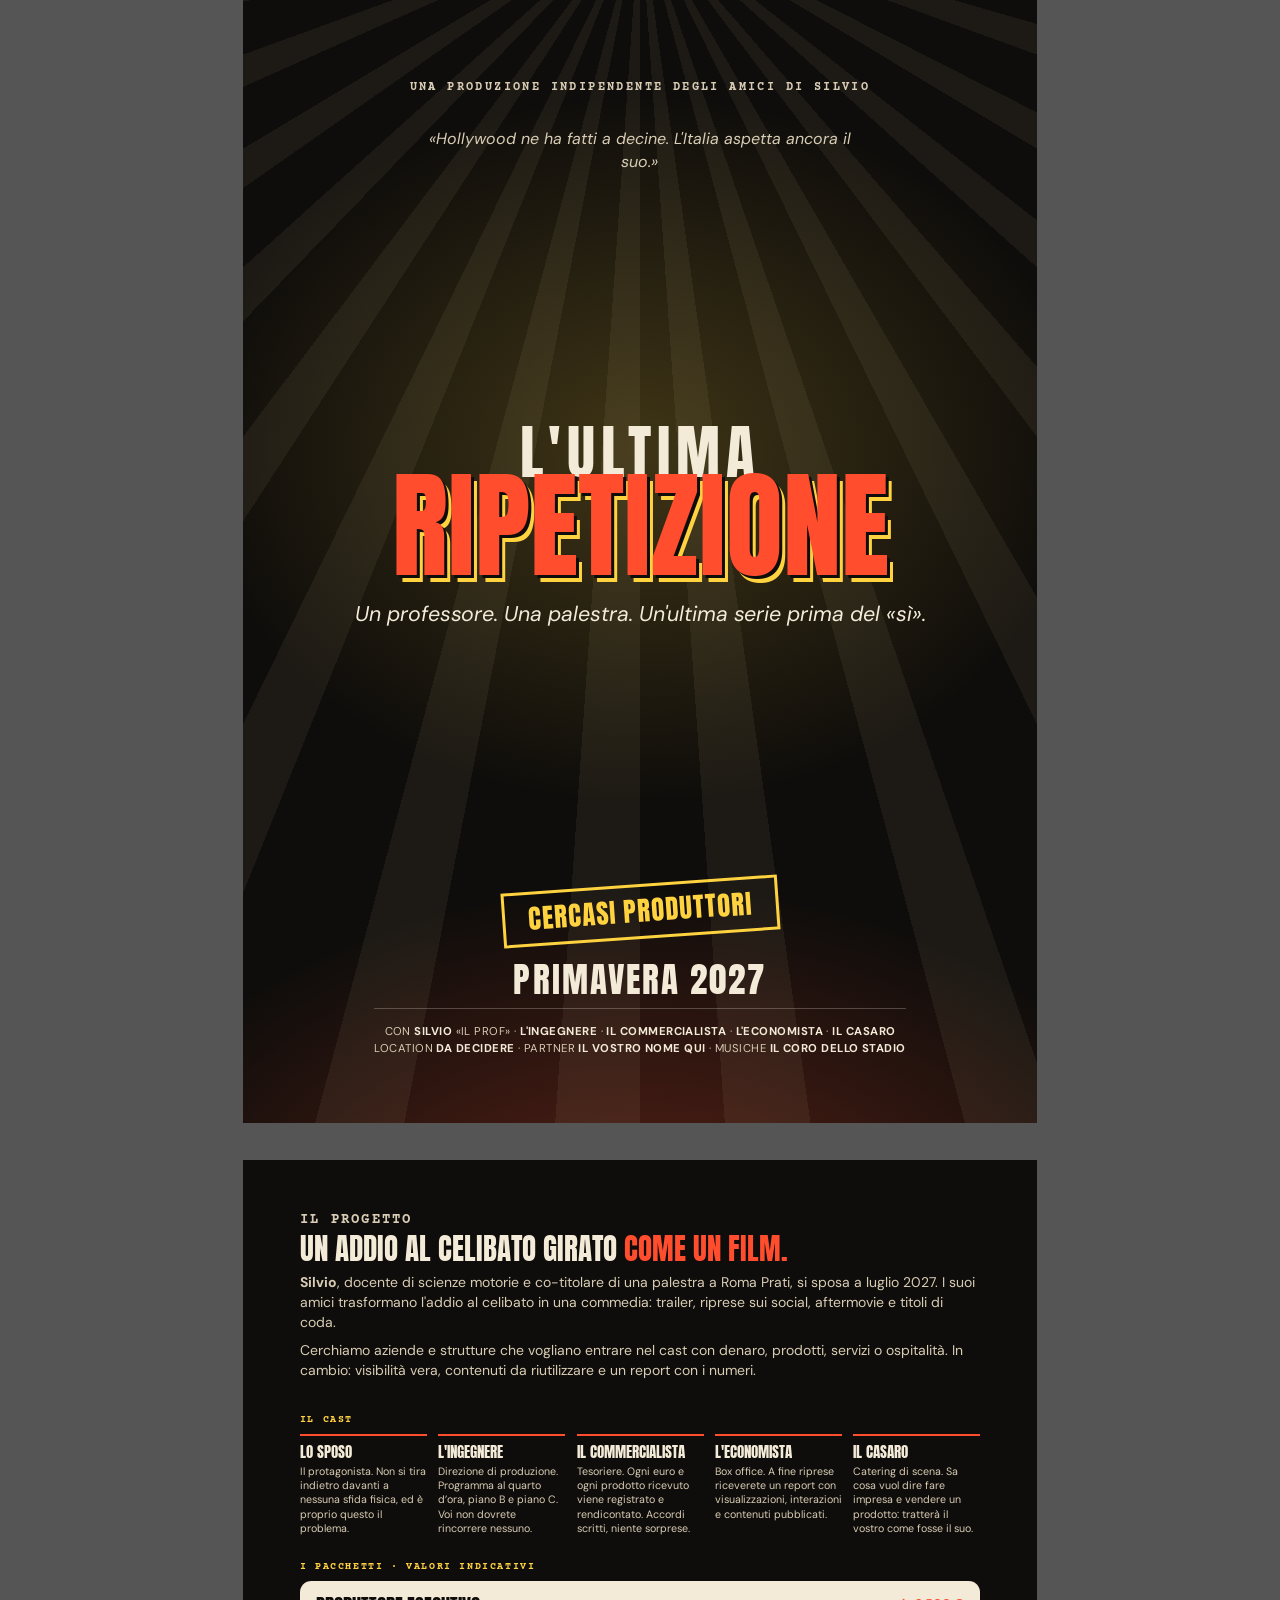
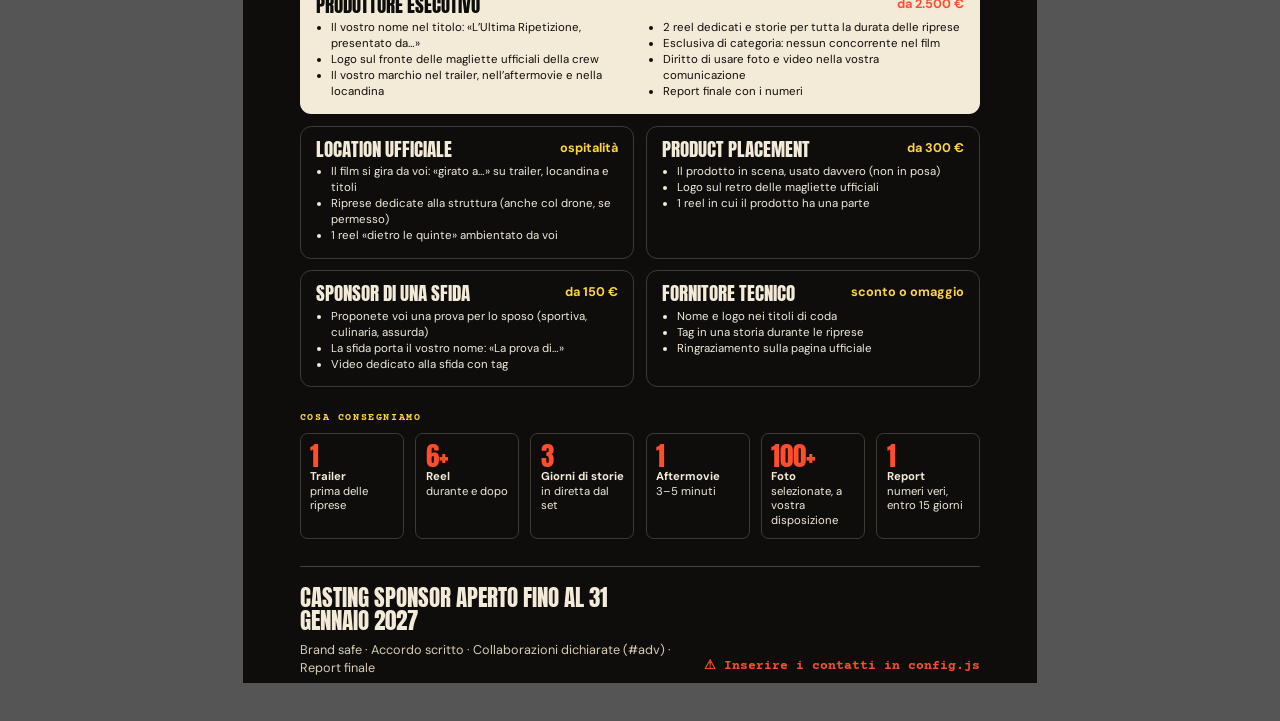
==== locandina.html @ d3df4ad8 "L'Ultima Ripetizione: kit sponsor per l'addio al celibato Co-Authored-By: Claude Opus 5.5 <noreply@a" ====
<!doctype html>
<html lang="it">
<head>
  <meta charset="utf-8">
  <meta name="viewport" content="width=device-width, initial-scale=1">
  <meta name="robots" content="noindex, nofollow">
  <title>L'Ultima Ripetizione · Locandina</title>
  <!-- Versione stampabile (A4, 2 pagine). Il PDF si rigenera con tools/render.mjs -->
  <link rel="icon" href="assets/img/favicon.svg" type="image/svg+xml">
  <link rel="stylesheet" href="https://fonts.googleapis.com/css2?family=Anton&family=Courier+Prime:wght@400;700&family=DM+Sans:ital,opsz,wght@0,9..40,400..800;1,9..40,400..700&display=swap">
  <script src="assets/js/config.js"></script>
  <style>
    @page { size: A4; margin: 0; }
    :root { --ink: #0f0d0b; --ink-2: #1b1814; --cream: #f3ead8; --cream-2: #d8ccb4; --muted: #8f8471; --hot: #ff4d2e; --gold: #ffd23f; }
    * { box-sizing: border-box; }
    html, body { margin: 0; background: #555; }
    body { font: 400 11pt/1.45 'DM Sans', sans-serif; color: var(--cream); -webkit-print-color-adjust: exact; print-color-adjust: exact; }
    .page { width: 210mm; height: 297mm; margin: 0 auto 10mm; position: relative; overflow: hidden; background: var(--ink); }
    @media print { html, body { background: none; } .page { margin: 0; page-break-after: always; } }
    .mono { font-family: 'Courier Prime', monospace; }
    .disp { font-family: 'Anton', Impact, sans-serif; font-weight: 400; text-transform: uppercase; }

    /* ---------- pagina 1: la locandina ---------- */
    .poster { display: flex; flex-direction: column; align-items: center; justify-content: space-between; padding: 18mm 16mm 14mm; text-align: center;
      background:
        repeating-conic-gradient(from 180deg at 50% -8%, rgba(255, 234, 180, .06) 0 4deg, transparent 4deg 11deg),
        radial-gradient(ellipse 80% 45% at 50% 40%, rgba(255, 210, 63, .20), transparent 70%),
        radial-gradient(ellipse 120% 60% at 50% 115%, rgba(255, 77, 46, .35), transparent 60%),
        var(--ink); }
    .kicker { font: 700 9pt/1.4 'Courier Prime', monospace; letter-spacing: .2em; text-transform: uppercase; color: var(--cream-2); }
    .quote { font-style: italic; color: var(--cream-2); font-size: 12pt; max-width: 120mm; margin: 8mm auto 0; }
    .title { line-height: .84; margin: 0; }
    .title .l1 { display: block; font-size: 44pt; letter-spacing: .1em; }
    .title .l2 { display: block; font-size: 88pt; color: var(--hot); text-shadow: 2.5pt 2.5pt 0 var(--ink), 5pt 5pt 0 var(--gold); }
    .tag { font-size: 16pt; font-style: italic; margin: 6mm 0 0; }
    .billing { font: 400 8.5pt/1.5 'DM Sans', sans-serif; color: var(--cream-2); letter-spacing: .04em; text-transform: uppercase; max-width: 160mm; border-top: 1px solid rgba(243,234,216,.25); padding-top: 4mm; }
    .billing b { color: var(--cream); }
    .stamp { display: inline-block; margin-bottom: 6mm; padding: 3mm 6mm; border: 2.5pt solid var(--gold); color: var(--gold); transform: rotate(-4deg); font: 400 20pt/1 'Anton', sans-serif; text-transform: uppercase; letter-spacing: .04em; }
    .date { font: 400 26pt/1 'Anton', sans-serif; text-transform: uppercase; letter-spacing: .06em; margin: 0 0 3mm; }

    /* ---------- pagina 2: il pitch ---------- */
    .sheet { padding: 14mm 15mm 12mm; display: grid; grid-template-rows: auto auto auto auto 1fr; gap: 7mm; }
    .sheet h2 { font: 400 22pt/1 'Anton', sans-serif; text-transform: uppercase; margin: 0 0 2mm; }
    .sheet h2 .hot { color: var(--hot); }
    .lab { font: 700 7.5pt/1 'Courier Prime', monospace; letter-spacing: .16em; text-transform: uppercase; color: var(--gold); margin: 0 0 2.5mm; }
    .intro p { margin: 0 0 2mm; color: var(--cream-2); font-size: 10.5pt; }
    .crew { display: grid; grid-template-columns: repeat(5, 1fr); gap: 3mm; }
    .crew div { border-top: 2pt solid var(--hot); padding-top: 2mm; }
    .crew b { display: block; font: 400 11.5pt/1.05 'Anton', sans-serif; text-transform: uppercase; }
    .crew span { font-size: 8pt; color: var(--cream-2); line-height: 1.35; display: block; margin-top: 1mm; }
    .packs { display: grid; grid-template-columns: 1fr 1fr; gap: 3mm; align-content: start; }
    .pk { border: 1px solid rgba(243,234,216,.2); border-radius: 3mm; padding: 3.5mm 4mm; }
    .pk.star { background: var(--cream); color: var(--ink); grid-column: span 2; }
    .pk h3 { font: 400 14pt/1 'Anton', sans-serif; text-transform: uppercase; margin: 0 0 1mm; display: flex; justify-content: space-between; gap: 3mm; }
    .pk h3 small { font: 700 9.5pt/1.2 'DM Sans', sans-serif; text-transform: none; color: var(--gold); text-align: right; }
    .pk.star h3 small { color: var(--hot); }
    .pk ul { margin: 1.5mm 0 0; padding-left: 4mm; font-size: 8.6pt; line-height: 1.4; }
    .pk.star ul { columns: 2; column-gap: 8mm; }
    .deliv { display: grid; grid-template-columns: repeat(6, 1fr); gap: 3mm; }
    .deliv div { border: 1px solid rgba(243,234,216,.2); border-radius: 2mm; padding: 2.5mm; }
    .deliv b { display: block; font: 400 20pt/1 'Anton', sans-serif; color: var(--hot); }
    .deliv span { font-size: 8.5pt; display: block; line-height: 1.3; }
    .foot { align-self: end; display: grid; grid-template-columns: 1.3fr 1fr; gap: 6mm; align-items: end; border-top: 1px solid rgba(243,234,216,.25); padding-top: 5mm; }
    .foot p { margin: 0; font-size: 9.5pt; color: var(--cream-2); }
    .foot .cta { font: 400 17pt/1.05 'Anton', sans-serif; text-transform: uppercase; color: var(--cream); margin-bottom: 2mm; }
    .contact { text-align: right; font: 700 10pt/1.6 'Courier Prime', monospace; color: var(--gold); }
    .contact .todo { color: var(--hot); }

    /* ---------- anteprima social 1200×630 (?og) ---------- */
    body.og { background: var(--ink); }
    body.og .page { display: none; }
    .ogcard { display: none; }
    body.og .ogcard { display: flex; width: 1200px; height: 630px; align-items: center; justify-content: center; flex-direction: column; text-align: center; gap: 18px;
      background:
        repeating-conic-gradient(from 180deg at 50% -20%, rgba(255, 234, 180, .06) 0 4deg, transparent 4deg 11deg),
        radial-gradient(ellipse 60% 55% at 50% 45%, rgba(255, 210, 63, .2), transparent 70%),
        radial-gradient(ellipse 100% 60% at 50% 125%, rgba(255, 77, 46, .4), transparent 60%),
        var(--ink); }
    .ogcard .title .l1 { font-size: 64px; }
    .ogcard .title .l2 { font-size: 150px; text-shadow: 4px 4px 0 var(--ink), 8px 8px 0 var(--gold); }
    .ogcard .kicker { font-size: 18px; }
    .ogcard .tag { font-size: 30px; margin: 0; }
  </style>
</head>
<body>
  <!-- PAGINA 1 -->
  <section class="page poster">
    <div>
      <p class="kicker">Una produzione indipendente degli amici di <span data-f="sposo">Silvio</span></p>
      <p class="quote">«Hollywood ne ha fatti a decine. L'Italia aspetta ancora il suo.»</p>
    </div>
    <div>
      <h1 class="title disp"><span class="l1">L'Ultima</span><span class="l2">Ripetizione</span></h1>
      <p class="tag">Un professore. Una palestra. Un'ultima serie prima del «sì».</p>
    </div>
    <div>
      <div class="stamp">Cercasi produttori</div>
      <p class="date" data-f="riprese">Primavera 2027</p>
      <p class="billing">
        Con <b data-f="sposo">Silvio</b> «<span data-f="soprannome">il Prof</span>» ·
        <b>L'Ingegnere</b> · <b>Il Commercialista</b> · <b>L'Economista</b> · <b>Il Casaro</b><br>
        Location <b>da decidere</b> · Partner <b>il vostro nome qui</b> · Musiche <b>il coro dello stadio</b>
      </p>
    </div>
  </section>

  <!-- PAGINA 2 -->
  <section class="page sheet">
    <div class="intro">
      <p class="lab">Il progetto</p>
      <h2>Un addio al celibato girato <span class="hot">come un film.</span></h2>
      <p><b data-f="sposo">Silvio</b>, docente di scienze motorie e co-titolare di una palestra a Roma Prati, si sposa a luglio 2027. I suoi amici trasformano l'addio al celibato in una commedia: trailer, riprese sui social, aftermovie e titoli di coda.</p>
      <p>Cerchiamo aziende e strutture che vogliano entrare nel cast con denaro, prodotti, servizi o ospitalità. In cambio: visibilità vera, contenuti da riutilizzare e un report con i numeri.</p>
    </div>

    <div>
      <p class="lab">Il cast</p>
      <div class="crew" id="crew"></div>
    </div>

    <div>
      <p class="lab">I pacchetti · valori indicativi</p>
      <div class="packs" id="packs"></div>
    </div>

    <div>
      <p class="lab">Cosa consegniamo</p>
      <div class="deliv" id="deliv"></div>
    </div>

    <div class="foot">
      <div>
        <p class="cta">Casting sponsor aperto fino al <span id="deadline">31 gennaio 2027</span></p>
        <p>Brand safe · Accordo scritto · Collaborazioni dichiarate (#adv) · Report finale</p>
      </div>
      <div class="contact" id="contact"></div>
    </div>
  </section>

  <!-- ANTEPRIMA SOCIAL -->
  <div class="ogcard">
    <p class="kicker">Una produzione indipendente degli amici di <span data-f="sposo">Silvio</span></p>
    <h1 class="title disp"><span class="l1">L'Ultima</span><span class="l2">Ripetizione</span></h1>
    <p class="tag">Cercasi produttori · <span data-f="riprese">Primavera 2027</span></p>
  </div>

  <script>
    (function () {
      var F = window.FILM || {};
      var esc = function (s) { return String(s == null ? '' : s).replace(/[&<>"]/g, function (c) { return { '&': '&amp;', '<': '&lt;', '>': '&gt;', '"': '&quot;' }[c]; }); };
      if (/[?&]og\b/.test(location.search)) document.body.classList.add('og');

      document.querySelectorAll('[data-f]').forEach(function (el) {
        var v = F[el.getAttribute('data-f')];
        if (v) el.textContent = v;
      });

      document.getElementById('crew').innerHTML = (F.crew || []).map(function (p) {
        return '<div><b>' + esc(p.ruolo) + '</b><span>' + esc(p.garanzia) + '</span></div>';
      }).join('');

      document.getElementById('packs').innerHTML = (F.pacchetti || []).map(function (p) {
        var items = p.evidenza ? p.include : p.include.slice(0, 3);
        return '<div class="pk' + (p.evidenza ? ' star' : '') + '"><h3>' + esc(p.nome) + '<small>' + esc(p.valore) + '</small></h3>' +
          '<ul>' + items.map(function (x) { return '<li>' + esc(x) + '</li>'; }).join('') + '</ul></div>';
      }).join('');

      document.getElementById('deliv').innerHTML = (F.consegne || []).map(function (c) {
        return '<div><b>' + esc(c.n) + '</b><span><strong>' + esc(c.cosa) + '</strong><br>' + esc(c.dettaglio) + '</span></div>';
      }).join('');

      if (F.chiusuraCasting) {
        var d = new Date(F.chiusuraCasting);
        if (!isNaN(d)) document.getElementById('deadline').textContent = d.toLocaleDateString('it-IT', { day: 'numeric', month: 'long', year: 'numeric', timeZone: 'Europe/Rome' });
      }

      var C = F.contatti || {};
      var lines = [];
      if (C.email) lines.push(esc(C.email));
      if (C.whatsapp) lines.push('+' + esc(C.whatsapp.replace(/^(\d{2})(\d{3})(\d+)$/, '$1 $2 $3')));
      if (C.instagram) lines.push('@' + esc(C.instagram));
      document.getElementById('contact').innerHTML = lines.length
        ? lines.join('<br>')
        : '<span class="todo">⚠ Inserire i contatti in config.js</span>';
    })();
  </script>
</body>
</html>
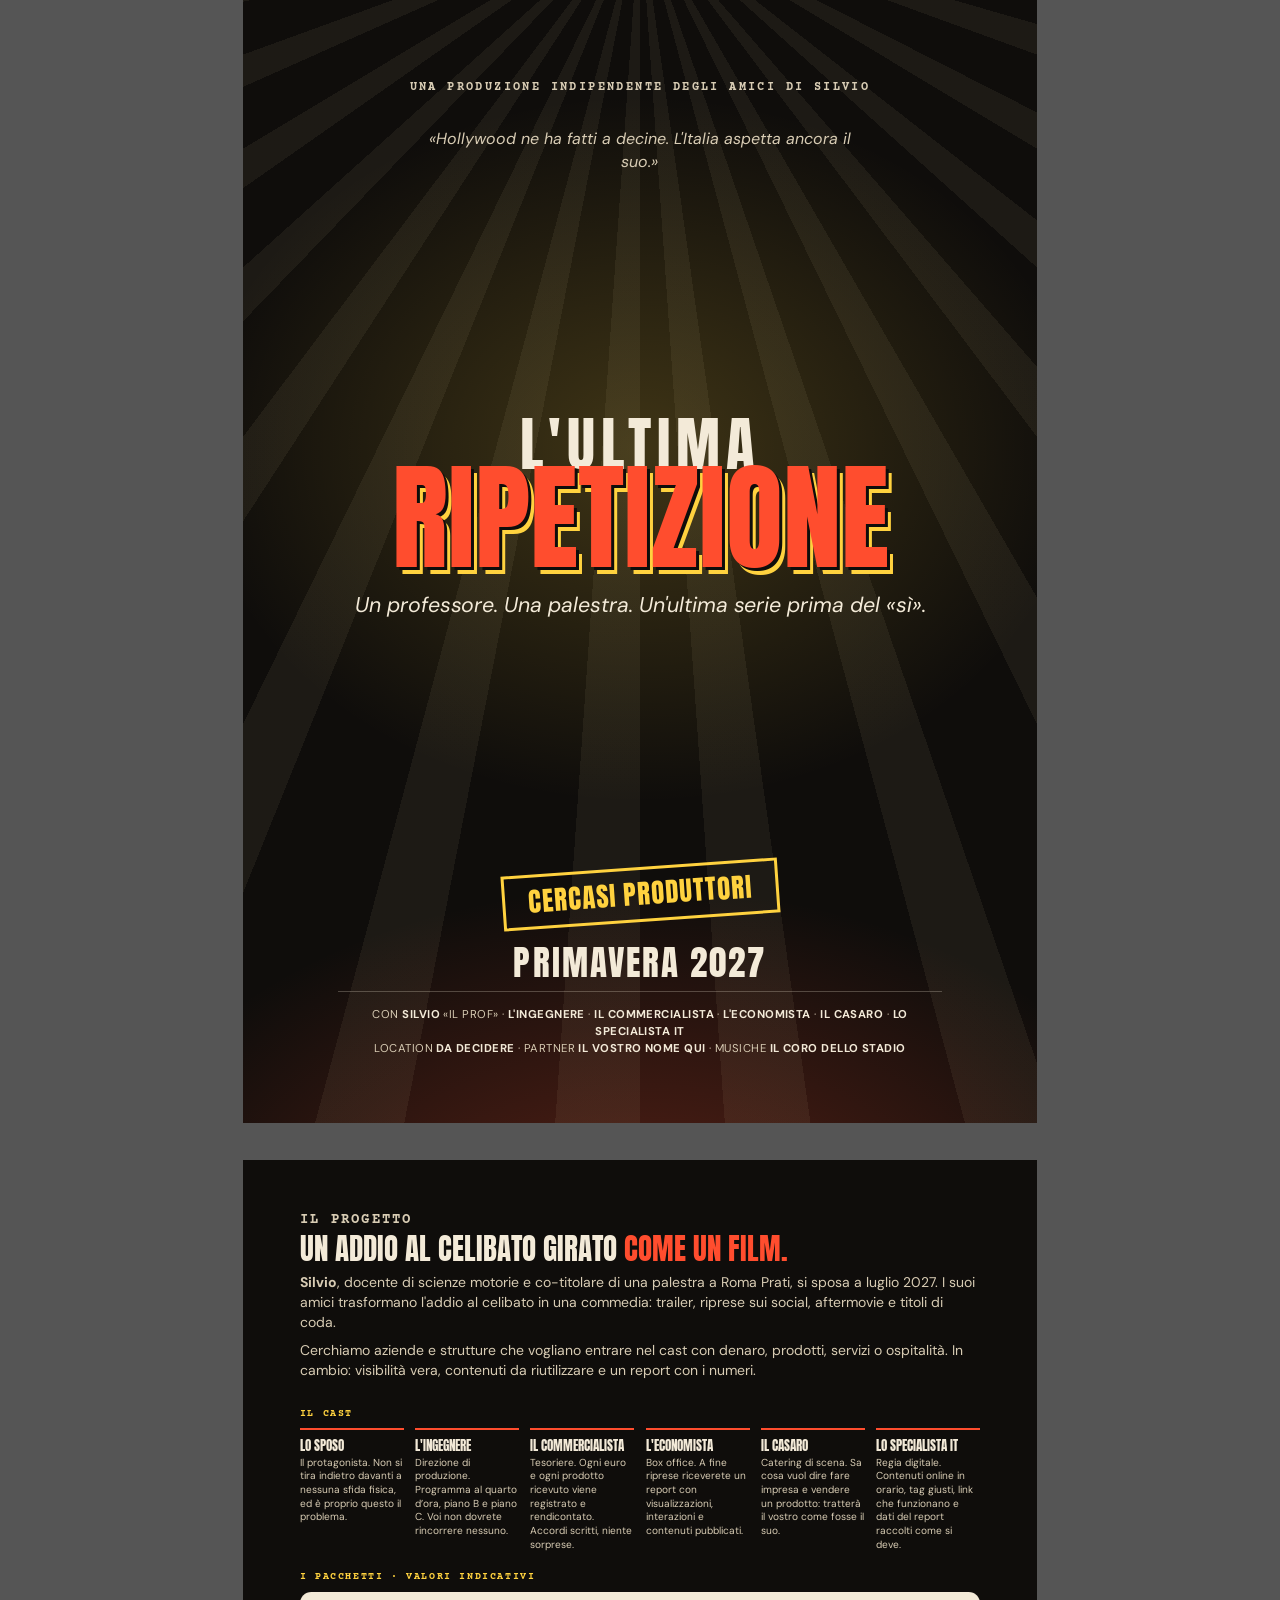
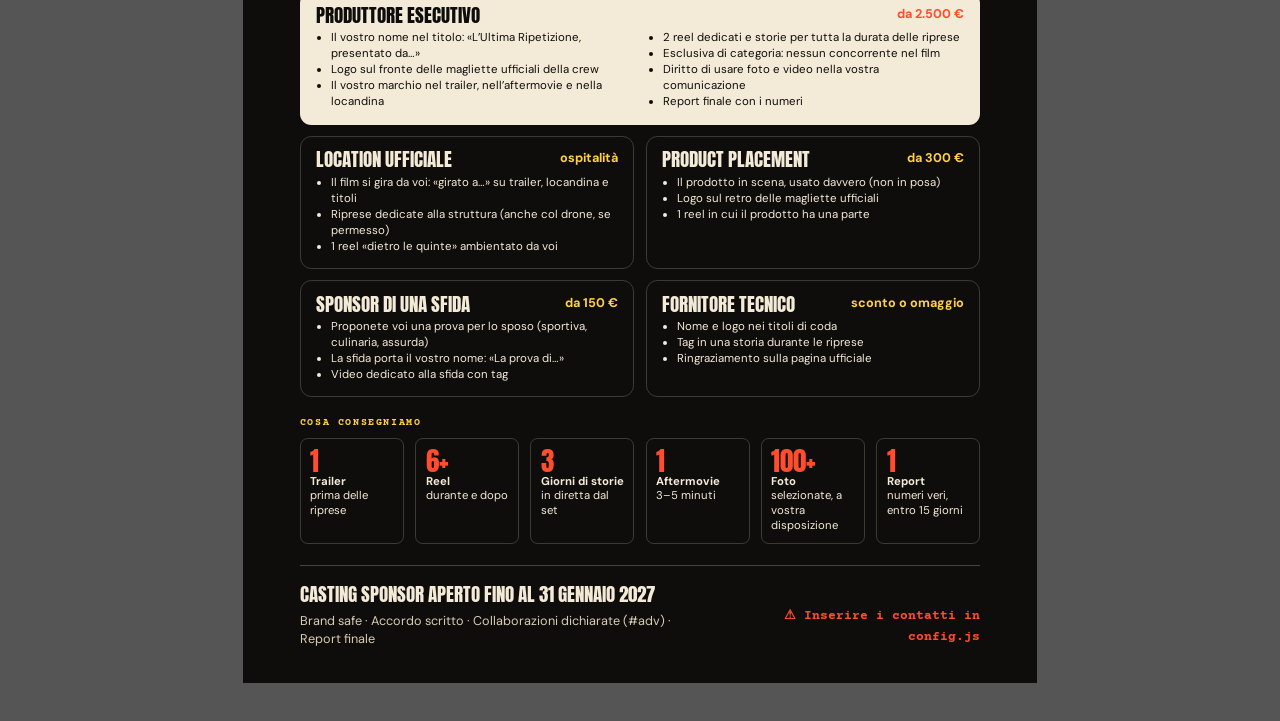
==== commit be976824: "Nomi e profili della crew, nuovo ruolo Specialista IT - Alessandro Piedimonte (L'Ingegnere), Simone " ====
--- a/locandina.html
+++ b/locandina.html
@@ -39,15 +39,15 @@
     .date { font: 400 26pt/1 'Anton', sans-serif; text-transform: uppercase; letter-spacing: .06em; margin: 0 0 3mm; }
 
     /* ---------- pagina 2: il pitch ---------- */
-    .sheet { padding: 14mm 15mm 12mm; display: grid; grid-template-rows: auto auto auto auto 1fr; gap: 7mm; }
+    .sheet { padding: 14mm 15mm 12mm; display: grid; grid-template-rows: auto auto auto auto 1fr; gap: 5.5mm; }
     .sheet h2 { font: 400 22pt/1 'Anton', sans-serif; text-transform: uppercase; margin: 0 0 2mm; }
     .sheet h2 .hot { color: var(--hot); }
     .lab { font: 700 7.5pt/1 'Courier Prime', monospace; letter-spacing: .16em; text-transform: uppercase; color: var(--gold); margin: 0 0 2.5mm; }
     .intro p { margin: 0 0 2mm; color: var(--cream-2); font-size: 10.5pt; }
-    .crew { display: grid; grid-template-columns: repeat(5, 1fr); gap: 3mm; }
+    .crew { display: grid; grid-template-columns: repeat(var(--n, 5), 1fr); gap: 3mm; }
     .crew div { border-top: 2pt solid var(--hot); padding-top: 2mm; }
-    .crew b { display: block; font: 400 11.5pt/1.05 'Anton', sans-serif; text-transform: uppercase; }
-    .crew span { font-size: 8pt; color: var(--cream-2); line-height: 1.35; display: block; margin-top: 1mm; }
+    .crew b { display: block; font: 400 10pt/1.05 'Anton', sans-serif; text-transform: uppercase; white-space: nowrap; }
+    .crew span { font-size: 7.6pt; color: var(--cream-2); line-height: 1.35; display: block; margin-top: 1mm; }
     .packs { display: grid; grid-template-columns: 1fr 1fr; gap: 3mm; align-content: start; }
     .pk { border: 1px solid rgba(243,234,216,.2); border-radius: 3mm; padding: 3.5mm 4mm; }
     .pk.star { background: var(--cream); color: var(--ink); grid-column: span 2; }
@@ -60,9 +60,9 @@
     .deliv div { border: 1px solid rgba(243,234,216,.2); border-radius: 2mm; padding: 2.5mm; }
     .deliv b { display: block; font: 400 20pt/1 'Anton', sans-serif; color: var(--hot); }
     .deliv span { font-size: 8.5pt; display: block; line-height: 1.3; }
-    .foot { align-self: end; display: grid; grid-template-columns: 1.3fr 1fr; gap: 6mm; align-items: end; border-top: 1px solid rgba(243,234,216,.25); padding-top: 5mm; }
+    .foot { align-self: end; display: grid; grid-template-columns: 1.7fr 1fr; gap: 6mm; align-items: end; border-top: 1px solid rgba(243,234,216,.25); padding-top: 5mm; }
     .foot p { margin: 0; font-size: 9.5pt; color: var(--cream-2); }
-    .foot .cta { font: 400 17pt/1.05 'Anton', sans-serif; text-transform: uppercase; color: var(--cream); margin-bottom: 2mm; }
+    .foot .cta { font: 400 14pt/1.05 'Anton', sans-serif; text-transform: uppercase; color: var(--cream); margin-bottom: 2mm; }
     .contact { text-align: right; font: 700 10pt/1.6 'Courier Prime', monospace; color: var(--gold); }
     .contact .todo { color: var(--hot); }
 
@@ -98,7 +98,7 @@
       <p class="date" data-f="riprese">Primavera 2027</p>
       <p class="billing">
         Con <b data-f="sposo">Silvio</b> «<span data-f="soprannome">il Prof</span>» ·
-        <b>L'Ingegnere</b> · <b>Il Commercialista</b> · <b>L'Economista</b> · <b>Il Casaro</b><br>
+        <span id="billingCrew"><b>L'Ingegnere</b> · <b>Il Commercialista</b> · <b>L'Economista</b> · <b>Il Casaro</b></span><br>
         Location <b>da decidere</b> · Partner <b>il vostro nome qui</b> · Musiche <b>il coro dello stadio</b>
       </p>
     </div>
@@ -155,9 +155,15 @@
         if (v) el.textContent = v;
       });
 
-      document.getElementById('crew').innerHTML = (F.crew || []).map(function (p) {
+      var crew = F.crew || [];
+      var grid = document.getElementById('crew');
+      grid.style.setProperty('--n', Math.min(crew.length, 6));
+      grid.innerHTML = crew.map(function (p) {
         return '<div><b>' + esc(p.ruolo) + '</b><span>' + esc(p.garanzia) + '</span></div>';
       }).join('');
+      document.getElementById('billingCrew').innerHTML = crew.slice(1).map(function (p) {
+        return '<b>' + esc(p.ruolo) + '</b>';
+      }).join(' · ');
 
       document.getElementById('packs').innerHTML = (F.pacchetti || []).map(function (p) {
         var items = p.evidenza ? p.include : p.include.slice(0, 3);
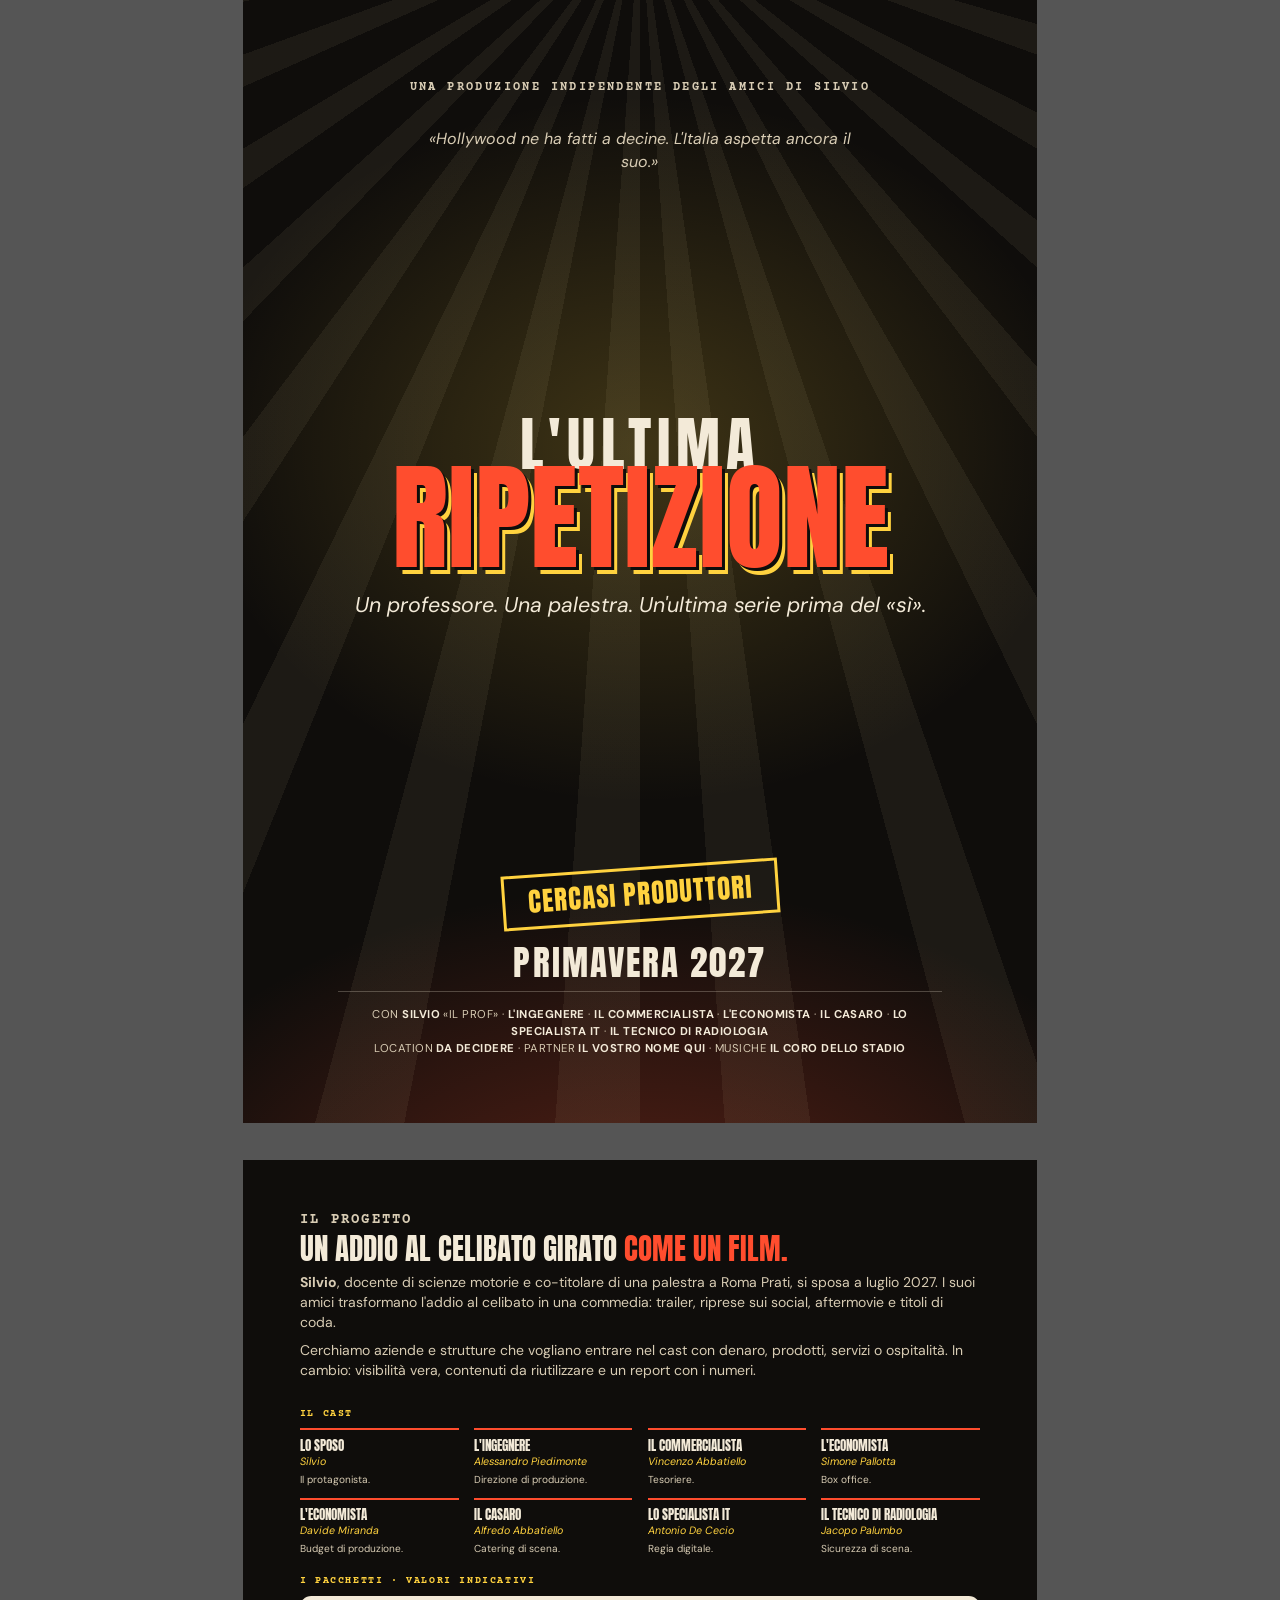
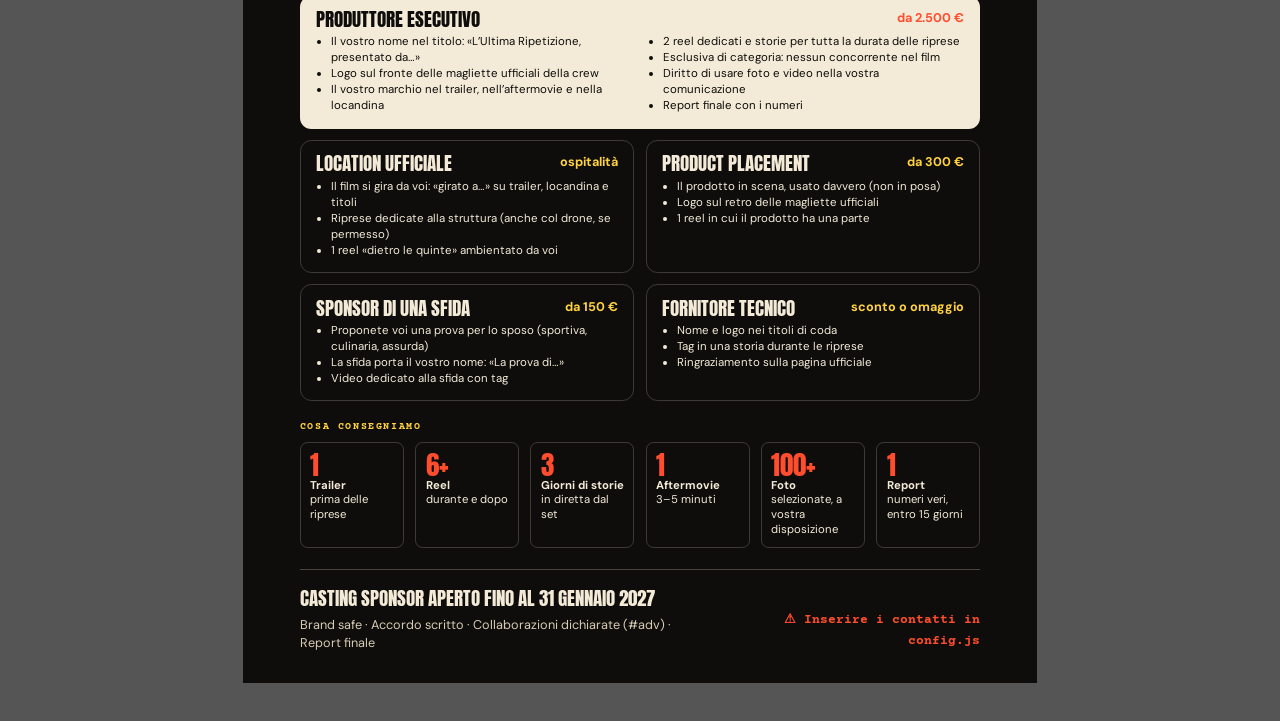
==== commit 3bf59e88: "Completa la crew: commercialista, secondo economista, casaro, tecnico di radiologia - Vincenzo Abbat" ====
--- a/locandina.html
+++ b/locandina.html
@@ -44,9 +44,10 @@
     .sheet h2 .hot { color: var(--hot); }
     .lab { font: 700 7.5pt/1 'Courier Prime', monospace; letter-spacing: .16em; text-transform: uppercase; color: var(--gold); margin: 0 0 2.5mm; }
     .intro p { margin: 0 0 2mm; color: var(--cream-2); font-size: 10.5pt; }
-    .crew { display: grid; grid-template-columns: repeat(var(--n, 5), 1fr); gap: 3mm; }
+    .crew { display: grid; grid-template-columns: repeat(var(--n, 5), 1fr); gap: 3mm 4mm; }
     .crew div { border-top: 2pt solid var(--hot); padding-top: 2mm; }
     .crew b { display: block; font: 400 10pt/1.05 'Anton', sans-serif; text-transform: uppercase; white-space: nowrap; }
+    .crew i { display: block; font: italic 400 8pt/1.3 'DM Sans', sans-serif; color: var(--gold); margin-top: .8mm; }
     .crew span { font-size: 7.6pt; color: var(--cream-2); line-height: 1.35; display: block; margin-top: 1mm; }
     .packs { display: grid; grid-template-columns: 1fr 1fr; gap: 3mm; align-content: start; }
     .pk { border: 1px solid rgba(243,234,216,.2); border-radius: 3mm; padding: 3.5mm 4mm; }
@@ -157,13 +158,16 @@
 
       var crew = F.crew || [];
       var grid = document.getElementById('crew');
-      grid.style.setProperty('--n', Math.min(crew.length, 6));
+      // Fino a 6 persone: una riga con la frase completa. Oltre: due righe, frase corta.
+      var compact = crew.length > 6;
+      grid.style.setProperty('--n', compact ? Math.ceil(crew.length / 2) : crew.length);
       grid.innerHTML = crew.map(function (p) {
-        return '<div><b>' + esc(p.ruolo) + '</b><span>' + esc(p.garanzia) + '</span></div>';
+        var testo = compact ? p.garanzia.split('.')[0] + '.' : p.garanzia;
+        return '<div><b>' + esc(p.ruolo) + '</b>' + (p.nome ? '<i>' + esc(p.nome) + '</i>' : '') + '<span>' + esc(testo) + '</span></div>';
       }).join('');
-      document.getElementById('billingCrew').innerHTML = crew.slice(1).map(function (p) {
-        return '<b>' + esc(p.ruolo) + '</b>';
-      }).join(' · ');
+      var ruoli = [];
+      crew.slice(1).forEach(function (p) { if (ruoli.indexOf(p.ruolo) < 0) ruoli.push(p.ruolo); });
+      document.getElementById('billingCrew').innerHTML = ruoli.map(function (r) { return '<b>' + esc(r) + '</b>'; }).join(' · ');
 
       document.getElementById('packs').innerHTML = (F.pacchetti || []).map(function (p) {
         var items = p.evidenza ? p.include : p.include.slice(0, 3);
